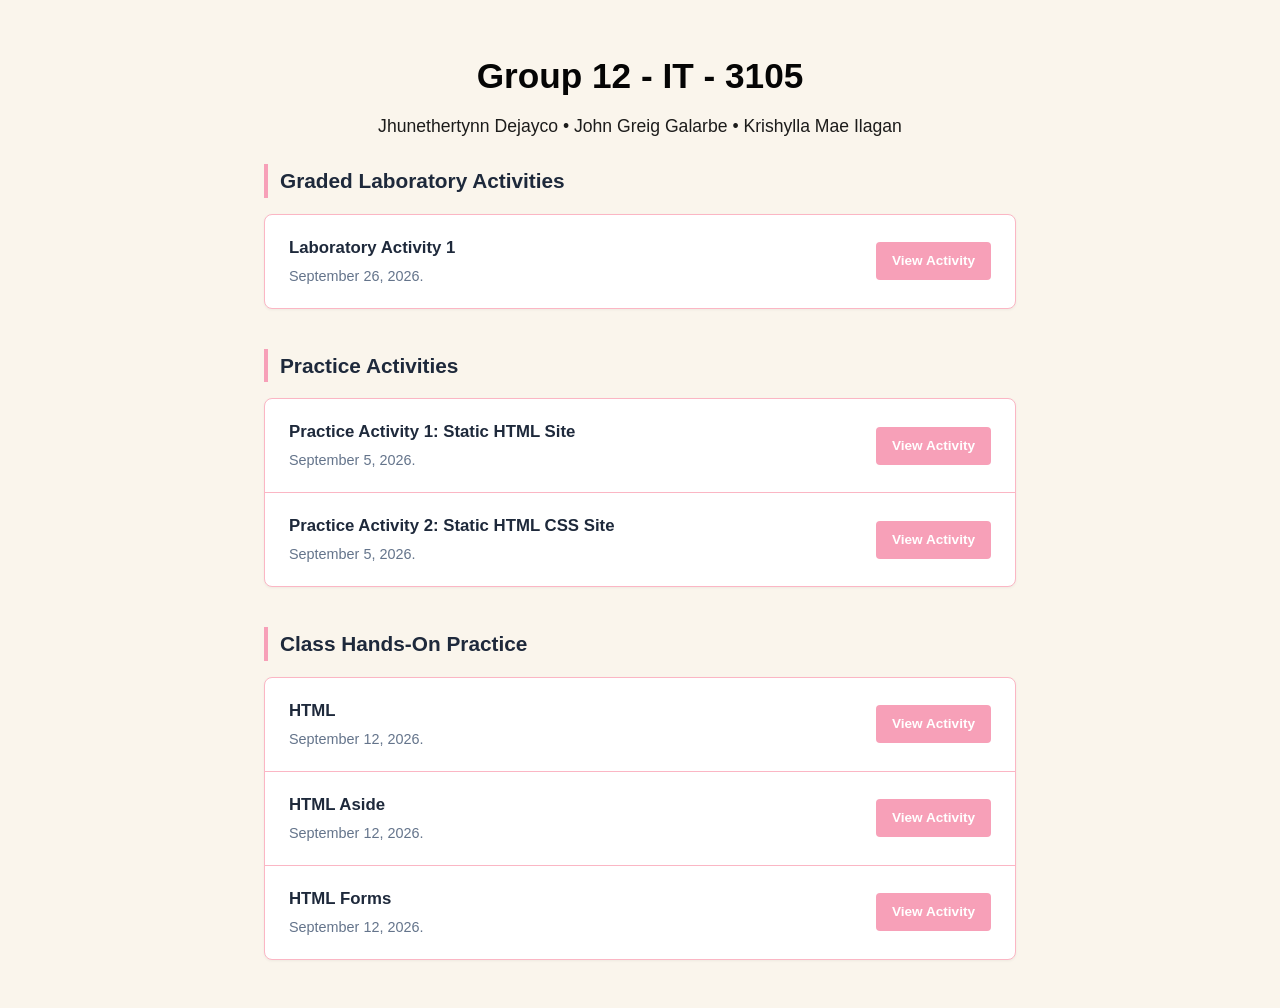
==== index.html @ 7caf5b43 "Refractor" ====
<!DOCTYPE html>
<html lang="en">
<head>
    <meta charset="UTF-8">
    <meta name="viewport" content="width=device-width, initial-scale=1.0">
    <title>Class Activity Repository</title>
    <link rel="stylesheet" href="style.css">
</head>
<body>

    <!-- Banner Header -->
    <header>
        <h1>Group 12 - IT - 3105</h1>
        <p>Jhunethertynn Dejayco &bull; John Greig Galarbe &bull; Krishylla Mae Ilagan</p>
    </header>

    <!-- Main Content Area -->
    <main>
        
        <!-- Section: Current Module -->
        <h2 class="section-title">Graded Laboratory Activities</h2>
        <ul class="activity-list">
            <li>
                <span class="activity-info">
                    <strong>Laboratory Activity 1</strong>
                    <p>September 26, 2026.</p>
                </span>
                <a href="C:\Users\Krishylla Ilagan\OneDrive\Desktop\LabAct 1\Lab_Act_1_index.html" class="btn">View Activity</a>
            </li>
        </ul>

        <h2 class="section-title">Practice Activities</h2>
        <ul class="activity-list">
            <li>
                <span class="activity-info">
                    <strong>Practice Activity 1: Static HTML Site</strong>
                    <p>September 5, 2026.</p>
                </span>
                <a href="C:\Users\Krishylla Ilagan\Downloads\Practice Activity\practice1 html.html" class="btn">View Activity</a>
            </li>
            <li>
                <span class="activity-info">
                    <strong>Practice Activity 2: Static HTML CSS Site</strong>
                    <p>September 5, 2026.</p>
                </span>
                <a href="#" class="btn">View Activity</a>
            </li>
        </ul>

        <h2 class="section-title">Class Hands-On Practice</h2>
        <ul class="activity-list">
            <li>
                <span class="activity-info">
                    <strong>HTML</strong>
                    <p>September 12, 2026.</p>
                </span>
                <a href="#" class="btn">View Activity</a>
            </li>
            <li>
                <span class="activity-info">
                    <strong>HTML Aside</strong>
                    <p>September 12, 2026.</p>
                </span>
                <a href="C:\Users\Krishylla Ilagan\Downloads\Practice Activity\practice1 html aside.html" class="btn">View Activity</a>
            </li>
            <li>
                <span class="activity-info">
                    <strong>HTML Forms</strong>
                    <p>September 12, 2026.</p>
                </span>
                <a href="C:\Users\Krishylla Ilagan\Downloads\Practice Activity\HTML Forms.html" class="btn">View Activity</a>
            </li>
        </ul>

    </main>

</body>
---- style.css ----
:root {
    --primary: #f7a0b8;
    --primary-dark: #fe5e7e;
    --bg-color: #faf5ec;
    --card-bg: #ffffff;
    --text-main: #1e293b;
    --text-muted: #64748b;
    --border-color: #fbb6c4;
}

* {
    margin: 0;
    padding: 0;
    box-sizing: border-box;
    font-family: 'Segoe UI', Tahoma, Geneva, Verdana, sans-serif;
}

body {
    background-color: var(--bg-color);
    color: var(--text-main);
    line-height: 1.6;
}

/* Banner Header */
header {
    color: rgb(5, 5, 5);
    padding: 3rem 2rem;
    text-align: center;
}

header h1 {
    font-size: 2.2rem;
    margin-bottom: 0.5rem;
}

header p {
    font-size: 1.1rem;
    opacity: 0.9;
    max-width: 1000px;
    margin: 0 auto;
}

/* Main Container */
main {
    max-width: 800px;
    margin: -1.5rem auto 3rem auto;
    padding: 0 1.5rem;
}

/* Section Styling */
.section-title {
    font-size: 1.3rem;
    margin-bottom: 1rem;
    color: var(--text-main);
    border-left: 4px solid var(--primary);
    padding-left: 0.75rem;
}

/* Simple List Styling */
.activity-list {
    list-style: none;
    background: var(--card-bg);
    border: 1px solid var(--border-color);
    border-radius: 8px;
    box-shadow: 0 1px 3px 0 rgba(0, 0, 0, 0.05);
    margin-bottom: 2.5rem;
    overflow: hidden;
}

.activity-list li {
    display: flex;
    justify-content: space-between;
    align-items: center;
    padding: 1.25rem 1.5rem;
    border-bottom: 1px solid var(--border-color);
    gap: 1rem;
}

.activity-list li:last-child {
    border-bottom: none;
}

.activity-info strong {
    display: block;
    font-size: 1.05rem;
    color: var(--text-main);
    margin-bottom: 0.2rem;
}

.activity-info p {
    color: var(--text-muted);
    font-size: 0.9rem;
}

/* Buttons */
.btn {
    display: inline-block;
    background-color: var(--primary);
    color: white;
    padding: 0.5rem 1rem;
    border-radius: 4px;
    text-decoration: none;
    font-size: 0.85rem;
    font-weight: 600;
    white-space: nowrap;
    transition: background-color 0.2s;
}

.btn:hover {
    background-color: var(--primary-dark);
}

.btn.secondary {
    background-color: #e2e8f0;
    color: var(--text-main);
}

.btn.secondary:hover {
    background-color: #cbd5e1;
}

/* Footer */
footer {
    text-align: center;
    padding: 2rem;
    color: var(--text-muted);
    font-size: 0.85rem;
    border-top: 1px solid var(--border-color);
    background: white;
<<<<<<< HEAD
}
=======
}
>>>>>>> 416cb874eec43bd4430b4280912e7ecd32119dbf
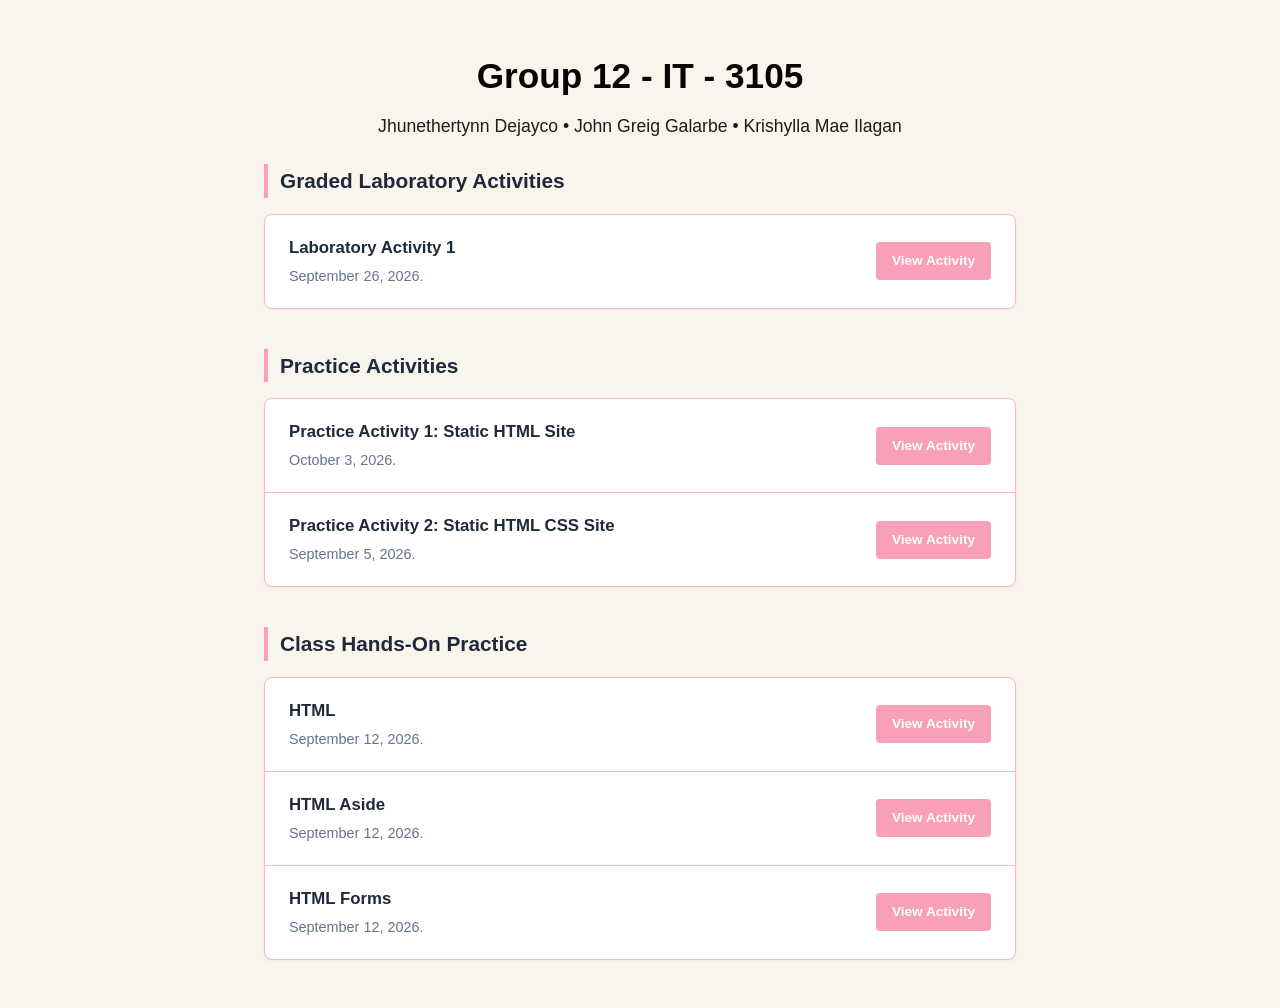
==== commit e976b5cd: "index.html" ====
--- a/index.html
+++ b/index.html
@@ -8,13 +8,11 @@
 </head>
 <body>
 
-    <!-- Banner Header -->
     <header>
         <h1>Group 12 - IT - 3105</h1>
         <p>Jhunethertynn Dejayco &bull; John Greig Galarbe &bull; Krishylla Mae Ilagan</p>
     </header>
 
-    <!-- Main Content Area -->
     <main>
         
         <!-- Section: Current Module -->
@@ -25,7 +23,7 @@
                     <strong>Laboratory Activity 1</strong>
                     <p>September 26, 2026.</p>
                 </span>
-                <a href="C:\Users\Krishylla Ilagan\OneDrive\Desktop\LabAct 1\Lab_Act_1_index.html" class="btn">View Activity</a>
+                <a href="Lab_Act_1_index.html" class="btn">View Activity</a>
             </li>
         </ul>
 
@@ -34,9 +32,9 @@
             <li>
                 <span class="activity-info">
                     <strong>Practice Activity 1: Static HTML Site</strong>
-                    <p>September 5, 2026.</p>
+                    <p>October 3, 2026.</p>
                 </span>
-                <a href="C:\Users\Krishylla Ilagan\Downloads\Practice Activity\practice1 html.html" class="btn">View Activity</a>
+                <a href="portalActivity.html" class="btn">View Activity</a>
             </li>
             <li>
                 <span class="activity-info">
@@ -54,21 +52,21 @@
                     <strong>HTML</strong>
                     <p>September 12, 2026.</p>
                 </span>
-                <a href="#" class="btn">View Activity</a>
+                <a href="practice1 html.html" class="btn">View Activity</a>
             </li>
             <li>
                 <span class="activity-info">
                     <strong>HTML Aside</strong>
                     <p>September 12, 2026.</p>
                 </span>
-                <a href="C:\Users\Krishylla Ilagan\Downloads\Practice Activity\practice1 html aside.html" class="btn">View Activity</a>
+                <a href="practice1 html aside.html" class="btn">View Activity</a>
             </li>
             <li>
                 <span class="activity-info">
                     <strong>HTML Forms</strong>
                     <p>September 12, 2026.</p>
                 </span>
-                <a href="C:\Users\Krishylla Ilagan\Downloads\Practice Activity\HTML Forms.html" class="btn">View Activity</a>
+                <a href="HTML Forms.html" class="btn">View Activity</a>
             </li>
         </ul>
 
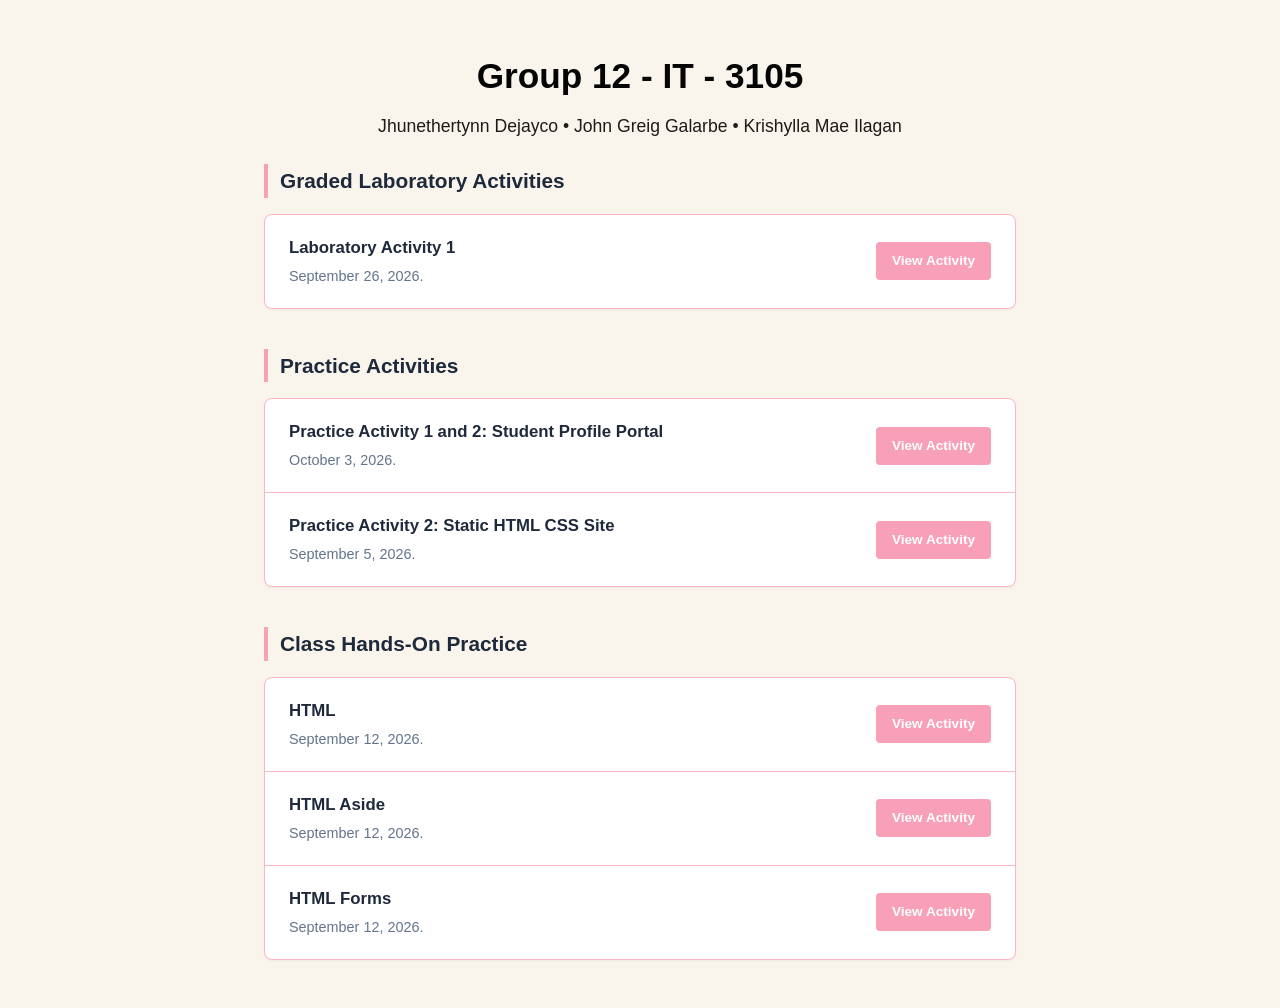
==== commit 924d3604: "Update index.html" ====
--- a/index.html
+++ b/index.html
@@ -31,7 +31,7 @@
         <ul class="activity-list">
             <li>
                 <span class="activity-info">
-                    <strong>Practice Activity 1: Static HTML Site</strong>
+                    <strong>Practice Activity 1 and 2: Student Profile Portal </strong>
                     <p>October 3, 2026.</p>
                 </span>
                 <a href="portalActivity.html" class="btn">View Activity</a>
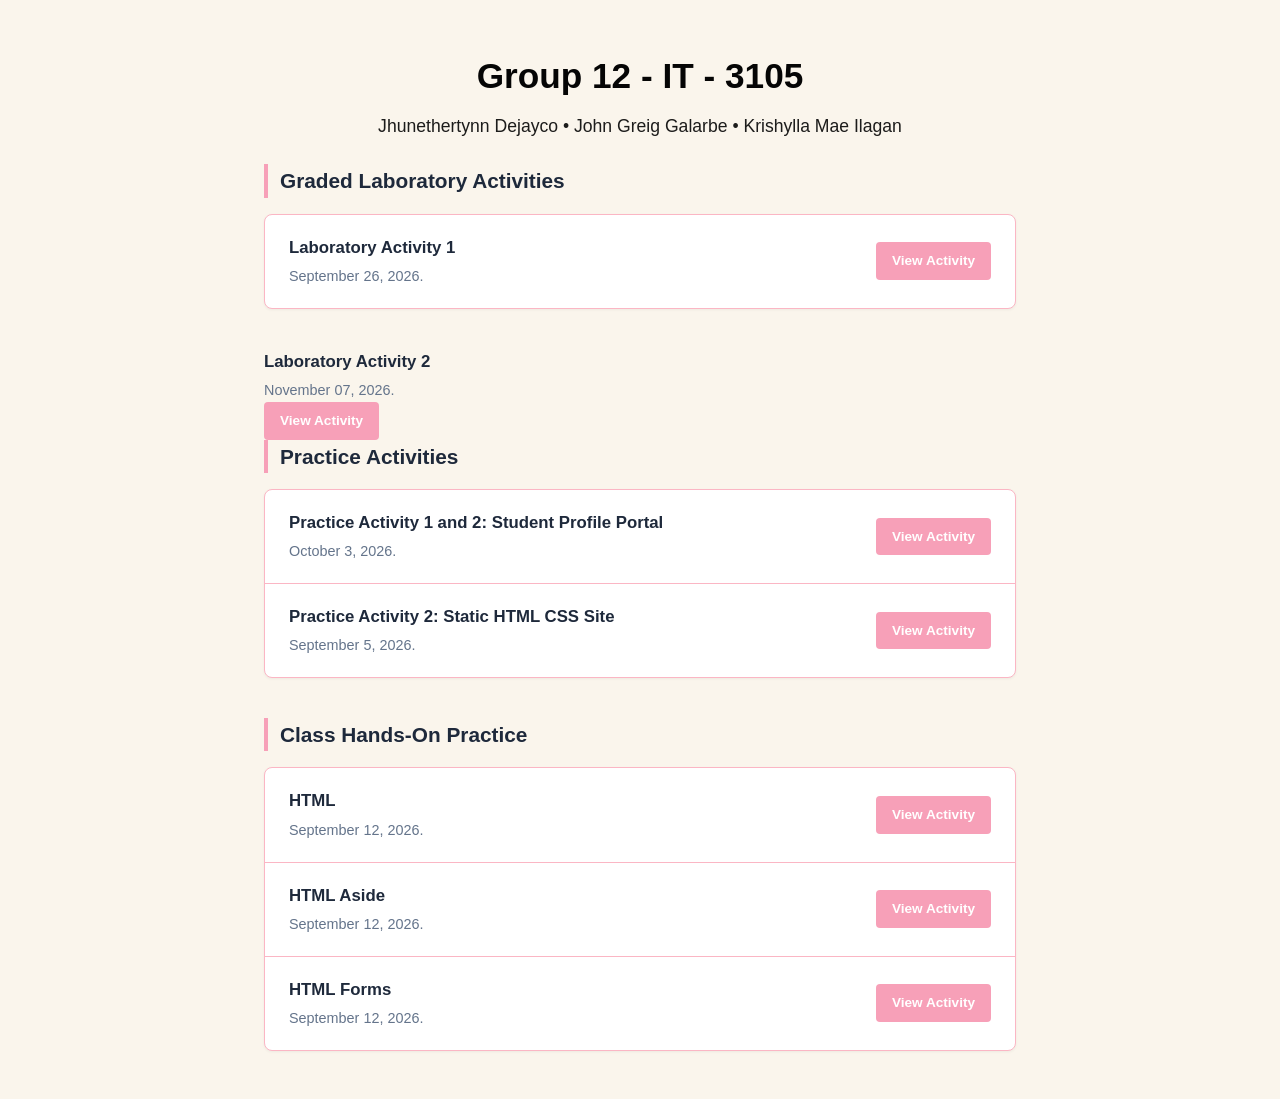
==== commit 1122d793: "Update index.html" ====
--- a/index.html
+++ b/index.html
@@ -15,7 +15,7 @@
 
     <main>
         
-        <!-- Section: Current Module -->
+     
         <h2 class="section-title">Graded Laboratory Activities</h2>
         <ul class="activity-list">
             <li>
@@ -26,7 +26,13 @@
                 <a href="Lab_Act_1_index.html" class="btn">View Activity</a>
             </li>
         </ul>
-
+                 <span class="activity-info">
+                    <strong>Laboratory Activity 2</strong>
+                        <p>November 07, 2026.</p>
+                    </span>
+                    <a href="/home/pc15/Desktop/LAB2-ACTIVITY/Lab2FrontEnd.html" class="btn">View Activity</a>
+                </li>
+        </ul>
         <h2 class="section-title">Practice Activities</h2>
         <ul class="activity-list">
             <li>
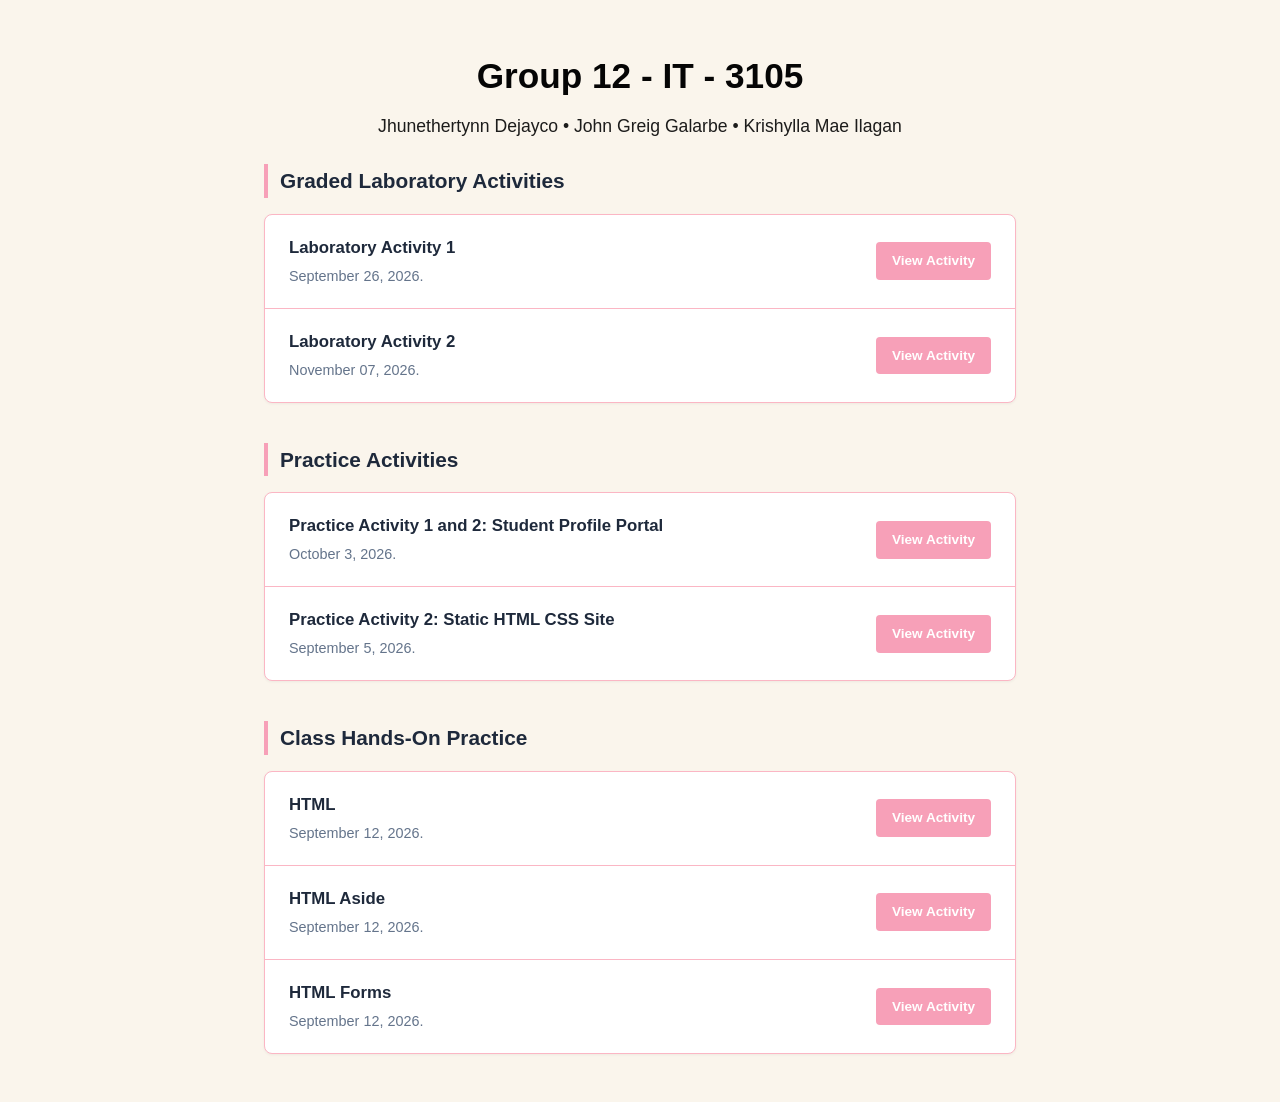
==== commit 1f67f09c: "Update index.html" ====
--- a/index.html
+++ b/index.html
@@ -15,7 +15,6 @@
 
     <main>
         
-     
         <h2 class="section-title">Graded Laboratory Activities</h2>
         <ul class="activity-list">
             <li>
@@ -25,14 +24,15 @@
                 </span>
                 <a href="Lab_Act_1_index.html" class="btn">View Activity</a>
             </li>
+            <li>
+                <span class="activity-info">
+                    <strong>Laboratory Activity 2</strong>
+                    <p>November 07, 2026.</p>
+                </span>
+                <a href="lab-2frontend.html" class="btn">View Activity</a>
+            </li>
         </ul>
-                 <span class="activity-info">
-                    <strong>Laboratory Activity 2</strong>
-                        <p>November 07, 2026.</p>
-                    </span>
-                    <a href="/home/pc15/Desktop/LAB2-ACTIVITY/Lab2FrontEnd.html" class="btn">View Activity</a>
-                </li>
-        </ul>
+
         <h2 class="section-title">Practice Activities</h2>
         <ul class="activity-list">
             <li>
@@ -79,3 +79,4 @@
     </main>
 
 </body>
+</html>
